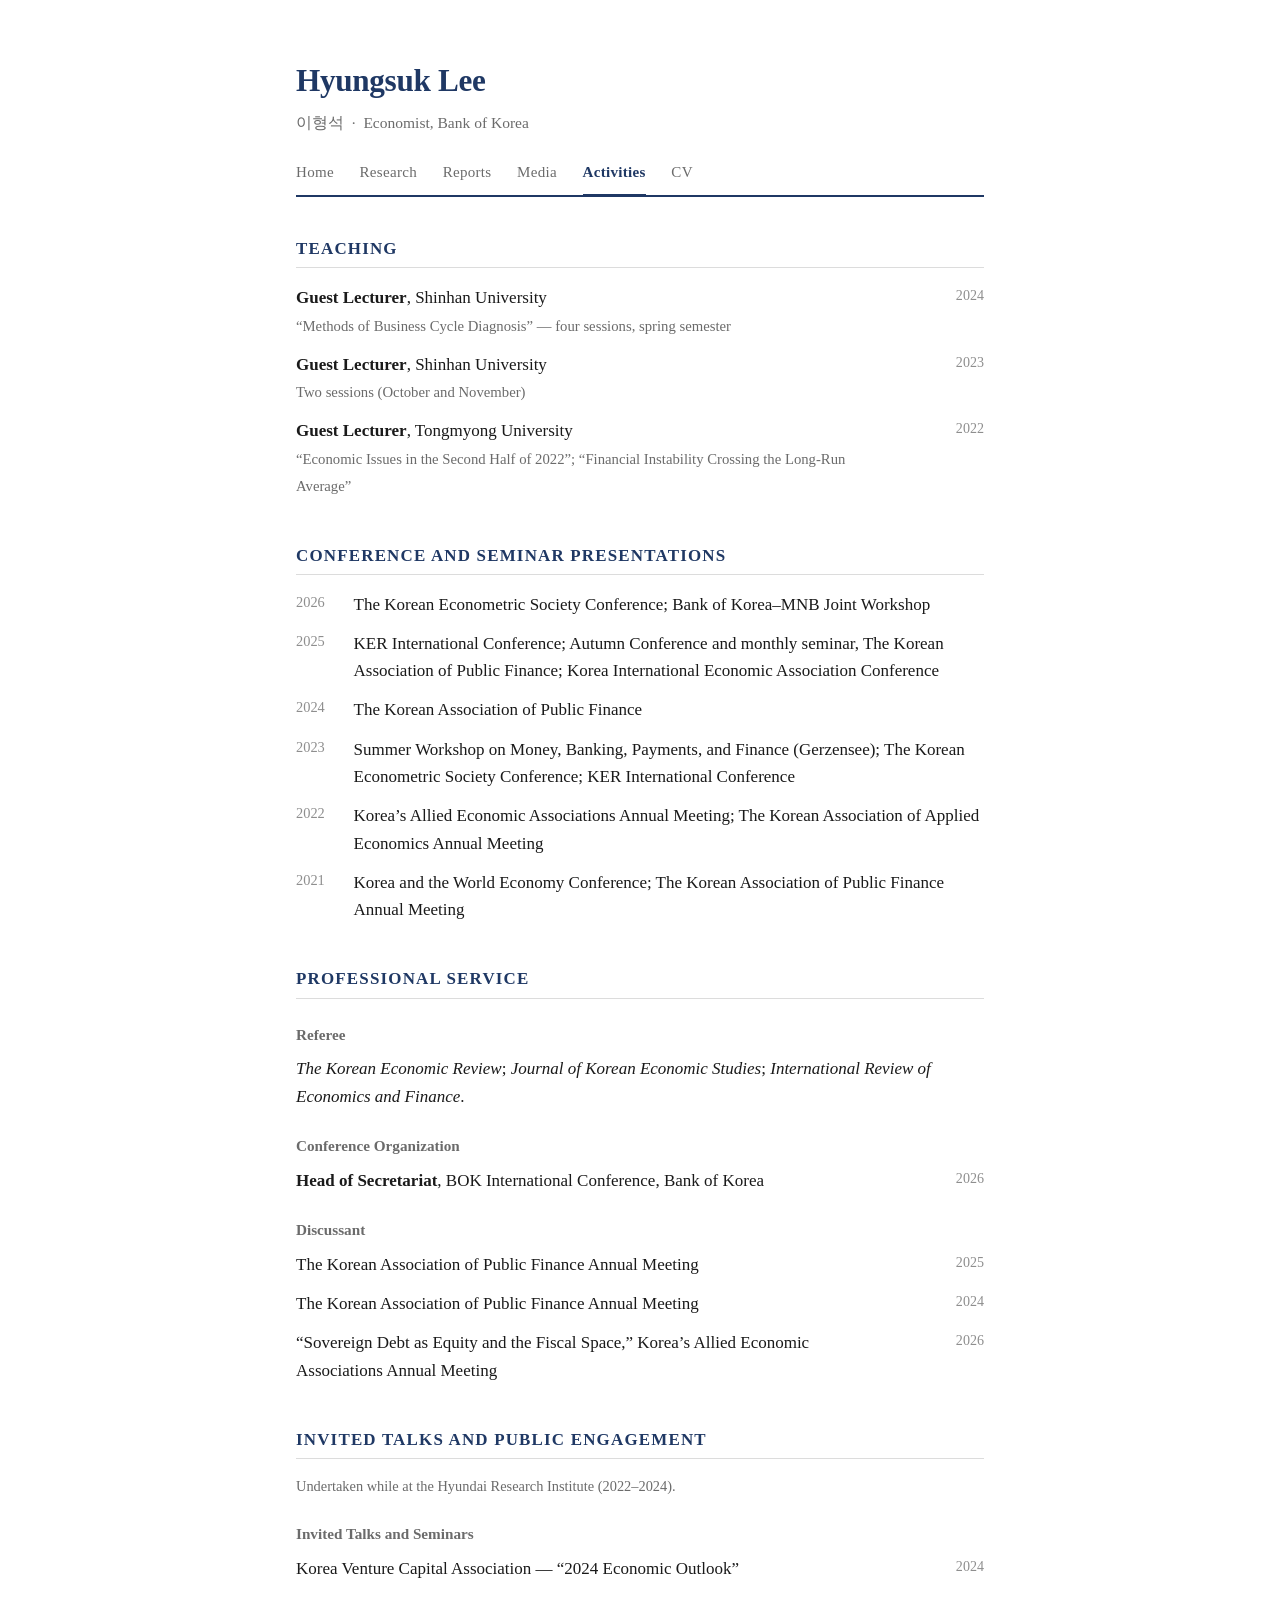
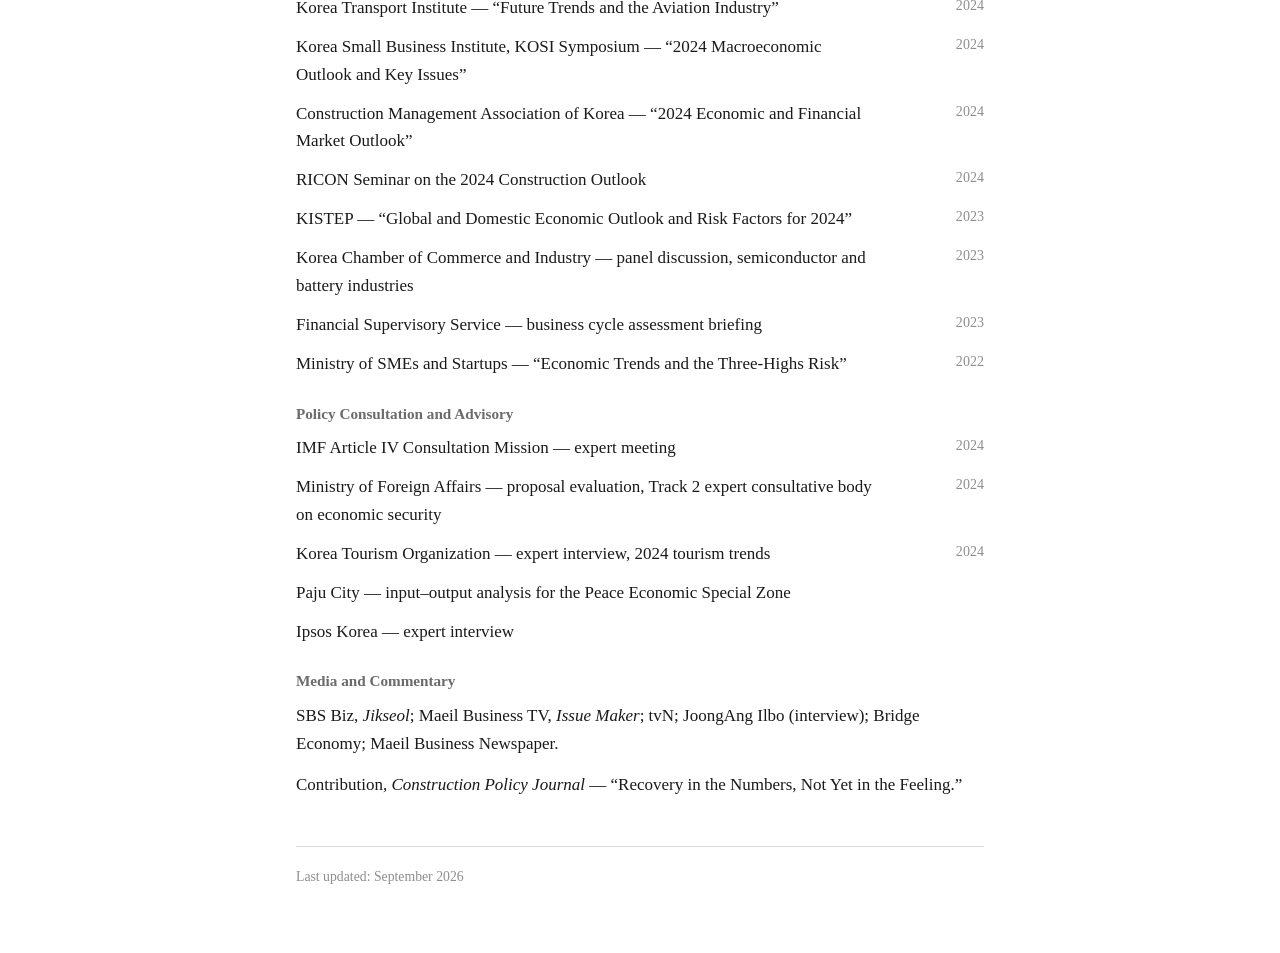
==== activities.html @ 4f06a91a "Add Reports and Media pages; trim Home and CV; update discussant entries" ====
<!DOCTYPE html>
<html lang="en">
<head>
<meta charset="utf-8">
<meta name="viewport" content="width=device-width, initial-scale=1">
<title>Activities — Hyungsuk Lee</title>
<meta name="description" content="Teaching, conference presentations, professional service, invited talks, and public engagement by Hyungsuk Lee.">
<link rel="stylesheet" href="style.css">
</head>
<body>

<header>
  <h1><a href="index.html">Hyungsuk Lee</a></h1>
  <p class="sub">이형석 &nbsp;·&nbsp; Economist, Bank of Korea</p>
  <nav>
    <a href="index.html">Home</a>
    <a href="research.html">Research</a>
    <a href="reports.html">Reports</a>
    <a href="media.html">Media</a>
    <a href="activities.html" class="active">Activities</a>
    <a href="cv.html">CV</a>
  </nav>
</header>

<main>

<section>
  <h2>Teaching</h2>
  <ul class="plain">
    <li><strong>Guest Lecturer</strong>, Shinhan University <span class="yr">2024</span><br>
      <span class="sub2">“Methods of Business Cycle Diagnosis” — four sessions, spring semester</span></li>
    <li><strong>Guest Lecturer</strong>, Shinhan University <span class="yr">2023</span><br>
      <span class="sub2">Two sessions (October and November)</span></li>
    <li><strong>Guest Lecturer</strong>, Tongmyong University <span class="yr">2022</span><br>
      <span class="sub2">“Economic Issues in the Second Half of 2022”;
      “Financial Instability Crossing the Long-Run Average”</span></li>
  </ul>
</section>

<section>
  <h2>Conference and Seminar Presentations</h2>
  <ul class="plain years">
    <li><span class="y">2026</span> The Korean Econometric Society Conference;
      Bank of Korea–MNB Joint Workshop</li>
    <li><span class="y">2025</span> KER International Conference;
      Autumn Conference and monthly seminar, The Korean Association of Public Finance;
      Korea International Economic Association Conference</li>
    <li><span class="y">2024</span> The Korean Association of Public Finance</li>
    <li><span class="y">2023</span> Summer Workshop on Money, Banking, Payments, and Finance
      (Gerzensee); The Korean Econometric Society Conference; KER International Conference</li>
    <li><span class="y">2022</span> Korea’s Allied Economic Associations Annual Meeting;
      The Korean Association of Applied Economics Annual Meeting</li>
    <li><span class="y">2021</span> Korea and the World Economy Conference;
      The Korean Association of Public Finance Annual Meeting</li>
  </ul>
</section>

<section>
  <h2>Professional Service</h2>

  <h3>Referee</h3>
  <p><em>The Korean Economic Review</em>; <em>Journal of Korean Economic Studies</em>;
     <em>International Review of Economics and Finance</em>.</p>

  <h3>Conference Organization</h3>
  <ul class="plain">
    <li><strong>Head of Secretariat</strong>, BOK International Conference, Bank of Korea
      <span class="yr">2026</span></li>
  </ul>

  <h3>Discussant</h3>
  <ul class="plain">
    <li>The Korean Association of Public Finance Annual Meeting <span class="yr">2025</span></li>
    <li>The Korean Association of Public Finance Annual Meeting <span class="yr">2024</span></li>
    <li>“Sovereign Debt as Equity and the Fiscal Space,”
      Korea’s Allied Economic Associations Annual Meeting <span class="yr">2026</span></li>
  </ul>
</section>

<section>
  <h2>Invited Talks and Public Engagement</h2>
  <p class="note">Undertaken while at the Hyundai Research Institute (2022–2024).</p>

  <h3>Invited Talks and Seminars</h3>
  <ul class="plain">
    <li>Korea Venture Capital Association — “2024 Economic Outlook” <span class="yr">2024</span></li>
    <li>Korea Transport Institute — “Future Trends and the Aviation Industry” <span class="yr">2024</span></li>
    <li>Korea Small Business Institute, KOSI Symposium — “2024 Macroeconomic Outlook and Key Issues” <span class="yr">2024</span></li>
    <li>Construction Management Association of Korea — “2024 Economic and Financial Market Outlook” <span class="yr">2024</span></li>
    <li>RICON Seminar on the 2024 Construction Outlook <span class="yr">2024</span></li>
    <li>KISTEP — “Global and Domestic Economic Outlook and Risk Factors for 2024” <span class="yr">2023</span></li>
    <li>Korea Chamber of Commerce and Industry — panel discussion, semiconductor and battery industries <span class="yr">2023</span></li>
    <li>Financial Supervisory Service — business cycle assessment briefing <span class="yr">2023</span></li>
    <li>Ministry of SMEs and Startups — “Economic Trends and the Three-Highs Risk” <span class="yr">2022</span></li>
  </ul>

  <h3>Policy Consultation and Advisory</h3>
  <ul class="plain">
    <li>IMF Article IV Consultation Mission — expert meeting <span class="yr">2024</span></li>
    <li>Ministry of Foreign Affairs — proposal evaluation, Track 2 expert consultative body on economic security <span class="yr">2024</span></li>
    <li>Korea Tourism Organization — expert interview, 2024 tourism trends <span class="yr">2024</span></li>
    <li>Paju City — input–output analysis for the Peace Economic Special Zone</li>
    <li>Ipsos Korea — expert interview</li>
  </ul>

  <h3>Media and Commentary</h3>
  <p>SBS Biz, <em>Jikseol</em>; Maeil Business TV, <em>Issue Maker</em>; tvN;
     JoongAng Ilbo (interview); Bridge Economy; Maeil Business Newspaper.</p>
  <p>Contribution, <em>Construction Policy Journal</em> —
     “Recovery in the Numbers, Not Yet in the Feeling.”</p>
</section>


</main>

<footer>
  <p>Last updated: September 2026</p>
</footer>

</body>
</html>
---- style.css ----
/* Hyungsuk Lee — personal academic site */

:root {
  --ink:      #1a1a1a;
  --muted:    #6b6b6b;
  --faint:    #8e8e8e;
  --accent:   #1f3864;
  --rule:     #dcdcdc;
  --bg:       #ffffff;
  --status:   #b03a2e;
  --maxw:     46rem;
}

@media (prefers-color-scheme: dark) {
  :root {
    --ink:    #e6e6e6;
    --muted:  #a6a6a6;
    --faint:  #8e8e8e;
    --accent: #9db8e0;
    --rule:   #3a3a3a;
    --bg:     #16181c;
    --status: #e08b7f;
  }
}

* { box-sizing: border-box; }

html { -webkit-text-size-adjust: 100%; }

body {
  margin: 0 auto;
  padding: 3.5rem 1.5rem 4rem;
  max-width: var(--maxw);
  background: var(--bg);
  color: var(--ink);
  font-family: "Iowan Old Style", "Palatino Linotype", Palatino, Georgia, serif;
  font-size: 17px;
  line-height: 1.62;
}

a {
  color: var(--accent);
  text-decoration: none;
  border-bottom: 1px solid transparent;
}
a:hover { border-bottom-color: var(--accent); }

/* ---------- header ---------- */
header {
  margin-bottom: 2.4rem;
  padding-bottom: 0;
  border-bottom: 2px solid var(--accent);
}

header h1 {
  margin: 0;
  font-size: 1.95rem;
  font-weight: 600;
  letter-spacing: -0.01em;
}
header h1 a { color: var(--accent); border: 0; }

header .sub {
  margin: 0.2rem 0 1.1rem;
  color: var(--muted);
  font-size: 0.97rem;
}

nav {
  display: flex;
  flex-wrap: wrap;
  gap: 1.6rem;
  margin-bottom: -1px;
}

nav a {
  padding: 0.45rem 0 0.6rem;
  font-size: 0.94rem;
  letter-spacing: 0.02em;
  color: var(--muted);
  border-bottom: 2px solid transparent;
}
nav a:hover { color: var(--accent); border-bottom-color: var(--rule); }
nav a.active {
  color: var(--accent);
  font-weight: 600;
  border-bottom-color: var(--accent);
}

/* ---------- home hero ---------- */
.hero .welcome {
  border: 0;
  padding: 0;
  margin-bottom: 0.5rem;
  font-size: 1.5rem;
  font-weight: 600;
  letter-spacing: 0;
  text-transform: none;
}
.hero .lede {
  font-size: 1.08rem;
  color: var(--ink);
}

.cvbtn a {
  display: inline-block;
  padding: 0.55rem 1.15rem;
  border: 1px solid var(--accent);
  border-radius: 3px;
  color: var(--accent);
  font-size: 0.95rem;
}
.cvbtn a:hover { background: var(--accent); color: var(--bg); }

.sub2 { color: var(--muted); font-size: 0.92rem; }

ul.compact {
  margin: 0;
  padding-left: 1.15rem;
  list-style: none;
}
ul.compact li {
  position: relative;
  margin-bottom: 0.3rem;
  font-size: 0.93rem;
  color: var(--ink);
}
ul.compact li::before {
  content: "·";
  position: absolute;
  left: -0.9rem;
  color: var(--faint);
}

/* ---------- sections ---------- */
section { margin-bottom: 2.6rem; }

h2 {
  margin: 0 0 1rem;
  padding-bottom: 0.3rem;
  font-size: 1.06rem;
  font-weight: 600;
  letter-spacing: 0.07em;
  text-transform: uppercase;
  color: var(--accent);
  border-bottom: 1px solid var(--rule);
}

h3 {
  margin: 1.5rem 0 0.5rem;
  font-size: 0.95rem;
  font-weight: 600;
  color: var(--muted);
}

p { margin: 0 0 0.85rem; }

/* ---------- paper lists ---------- */
ol.papers, ul.papers {
  margin: 0;
  padding-left: 1.7rem;
}
ul.papers { list-style: none; padding-left: 0; }

.papers li {
  margin-bottom: 1.15rem;
  padding-left: 0;
}

ul.papers li {
  padding-left: 1.1rem;
  position: relative;
}
ul.papers li::before {
  content: "—";
  position: absolute;
  left: 0;
  color: var(--faint);
}

.papers .ttl {
  display: block;
  font-weight: 600;
}

.papers .co,
.papers .ven,
.papers .act,
.papers .st {
  display: block;
  font-size: 0.93rem;
}

.papers .co  { color: var(--muted); }
.papers .ven { color: var(--muted); }
.papers .act { margin-top: 0.15rem; font-size: 0.88rem; }
.papers .st  { color: var(--status); font-weight: 600; }

/* ---------- plain lists ---------- */
ul.plain {
  margin: 0;
  padding: 0;
  list-style: none;
}

ul.plain li {
  margin-bottom: 0.72rem;
  padding-right: 6.5rem;
  position: relative;
}

ul.plain .yr {
  position: absolute;
  right: 0;
  top: 0;
  width: 6rem;
  text-align: right;
  color: var(--faint);
  font-size: 0.88rem;
}

ul.plain .sub {
  color: var(--muted);
  font-size: 0.93rem;
}

/* year-prefixed presentation list */
ul.years li { padding-right: 0; padding-left: 3.6rem; }
ul.years .y {
  position: absolute;
  left: 0;
  top: 0;
  color: var(--faint);
  font-size: 0.9rem;
  font-variant-numeric: tabular-nums;
}

.note {
  margin-top: 0.9rem;
  color: var(--muted);
  font-size: 0.9rem;
}

/* ---------- footer ---------- */
footer {
  margin-top: 3rem;
  padding-top: 1.2rem;
  border-top: 1px solid var(--rule);
  color: var(--faint);
  font-size: 0.86rem;
}
footer p { margin: 0; }

/* ---------- responsive ---------- */
@media (max-width: 34rem) {
  body { padding: 2.25rem 1.15rem 3rem; font-size: 16px; }
  header h1 { font-size: 1.62rem; }
  nav { gap: 1.1rem; }
  nav a { font-size: 0.9rem; }

  ul.plain li { padding-right: 0; }
  ul.plain .yr {
    position: static;
    display: block;
    width: auto;
    text-align: left;
  }
  ul.years li { padding-left: 0; }
  ul.years .y { position: static; display: block; font-weight: 600; }
}

@media print {
  body { max-width: none; font-size: 11pt; }
  a { color: inherit; border: 0; }
  section { page-break-inside: avoid; }
}

/* ---------- reports list (Korean title + English gloss) ---------- */
ul.reports { margin: 0; padding-left: 1.15rem; list-style: none; }
ul.reports li {
  position: relative;
  margin-bottom: 0.75rem;
}
ul.reports li::before {
  content: "·";
  position: absolute;
  left: -0.9rem;
  color: var(--faint);
}
ul.reports .kt { display: block; }
ul.reports .en {
  display: block;
  color: var(--muted);
  font-size: 0.88rem;
  font-style: italic;
}

/* ---------- media list ---------- */
ul.media { margin: 0; padding: 0; list-style: none; }
ul.media li { margin-bottom: 0.9rem; }
ul.media .mt { display: block; }
ul.media .mm {
  display: block;
  color: var(--muted);
  font-size: 0.89rem;
}
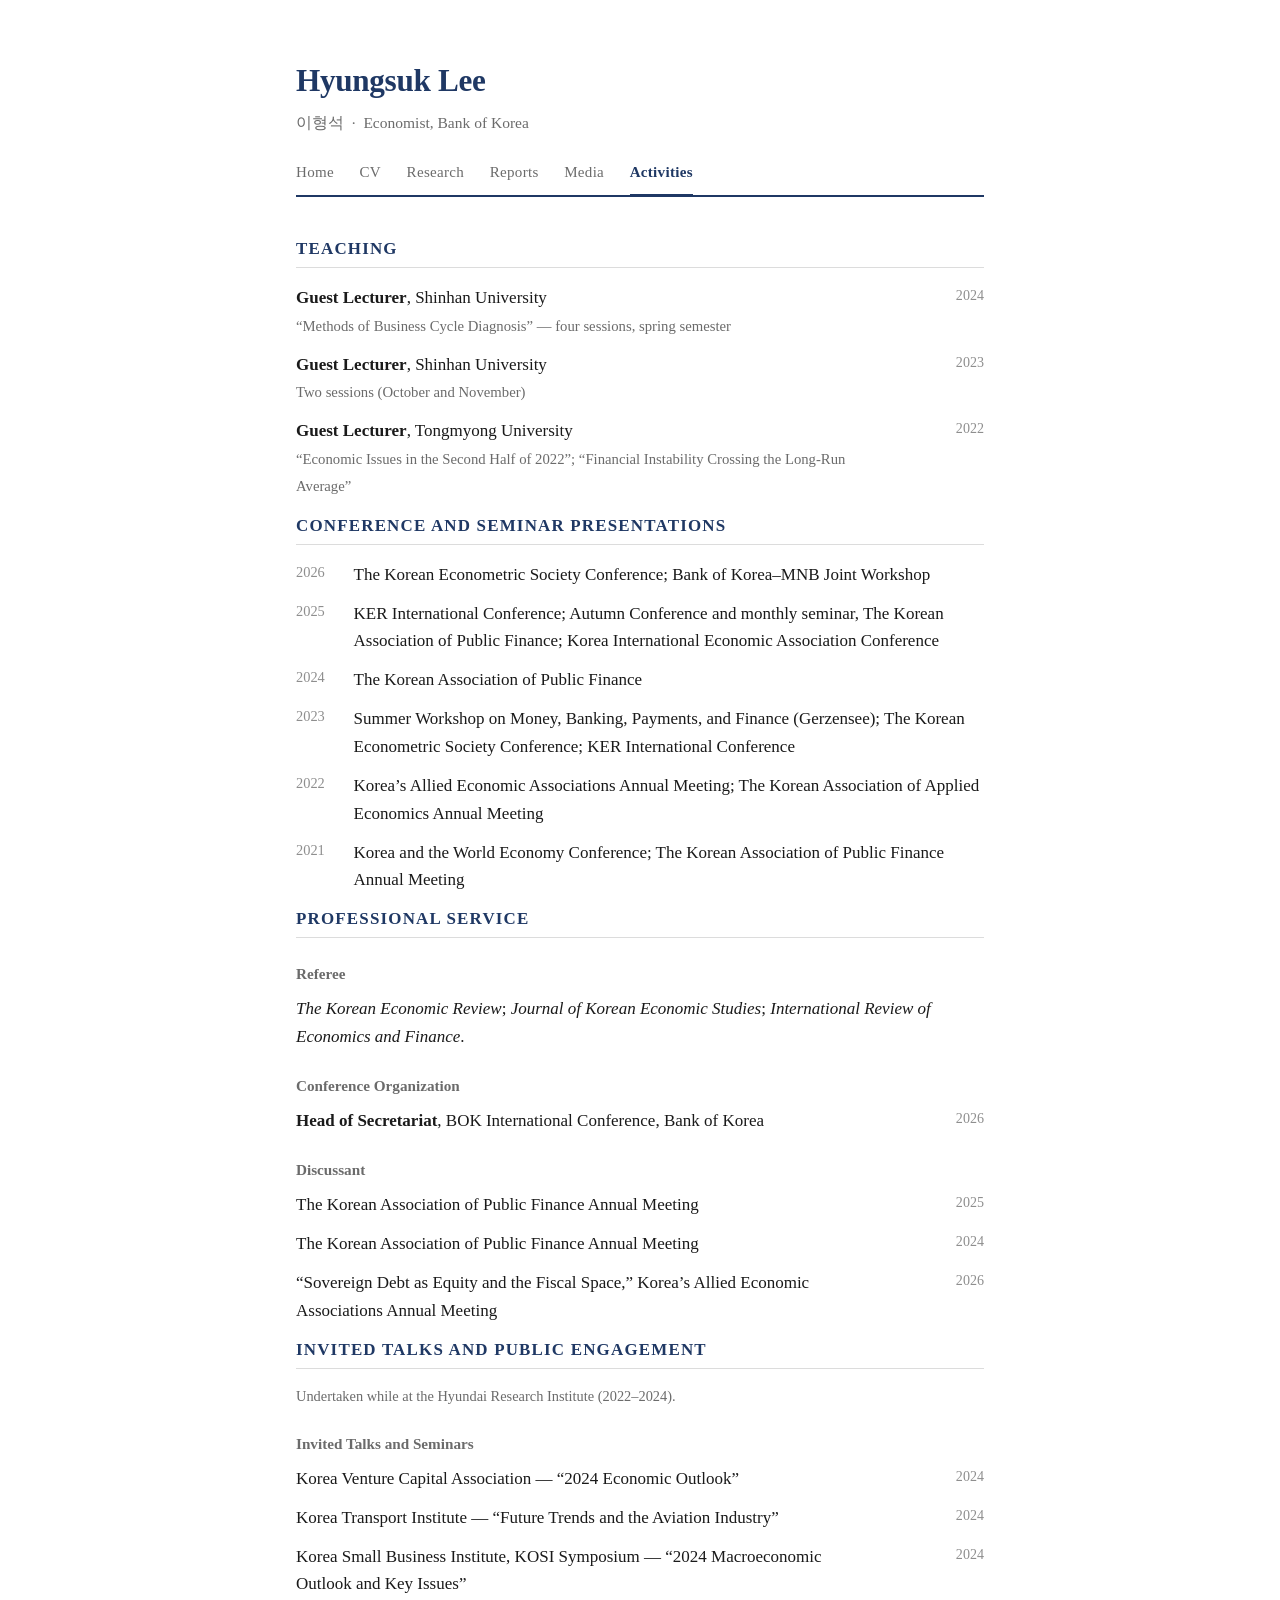
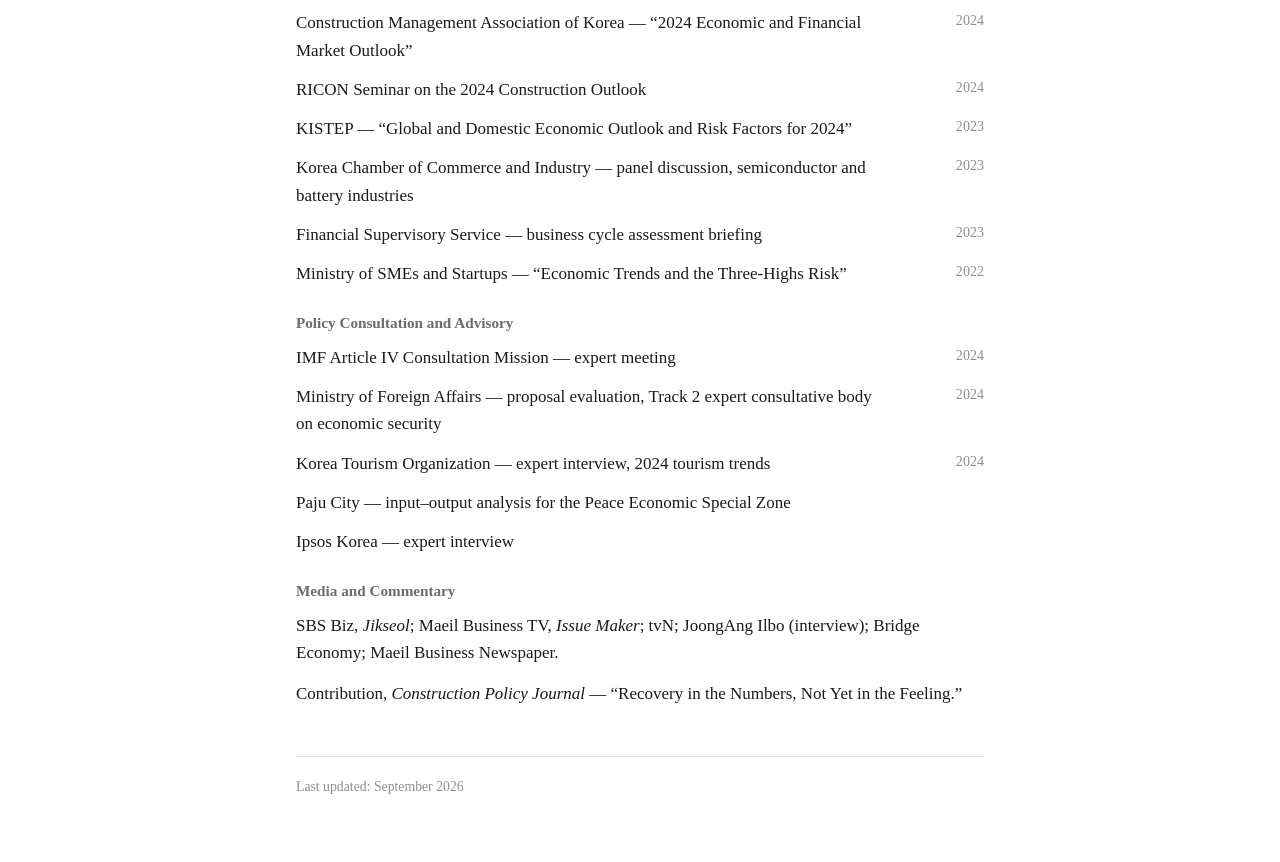
==== commit 24745c87: "Move CV to second tab" ====
--- a/activities.html
+++ b/activities.html
@@ -14,11 +14,11 @@
   <p class="sub">이형석 &nbsp;·&nbsp; Economist, Bank of Korea</p>
   <nav>
     <a href="index.html">Home</a>
+    <a href="cv.html">CV</a>
     <a href="research.html">Research</a>
     <a href="reports.html">Reports</a>
     <a href="media.html">Media</a>
     <a href="activities.html" class="active">Activities</a>
-    <a href="cv.html">CV</a>
   </nav>
 </header>
 
--- a/style.css
+++ b/style.css
@@ -114,26 +114,6 @@
 
 .sub2 { color: var(--muted); font-size: 0.92rem; }
 
-ul.compact {
-  margin: 0;
-  padding-left: 1.15rem;
-  list-style: none;
-}
-ul.compact li {
-  position: relative;
-  margin-bottom: 0.3rem;
-  font-size: 0.93rem;
-  color: var(--ink);
-}
-ul.compact li::before {
-  content: "·";
-  position: absolute;
-  left: -0.9rem;
-  color: var(--faint);
-}
-
-/* ---------- sections ---------- */
-section { margin-bottom: 2.6rem; }
 
 h2 {
   margin: 0 0 1rem;
@@ -275,32 +255,25 @@
   section { page-break-inside: avoid; }
 }
 
-/* ---------- reports list (Korean title + English gloss) ---------- */
-ul.reports { margin: 0; padding-left: 1.15rem; list-style: none; }
-ul.reports li {
-  position: relative;
-  margin-bottom: 0.75rem;
-}
-ul.reports li::before {
-  content: "·";
-  position: absolute;
-  left: -0.9rem;
-  color: var(--faint);
-}
+/* ---------- reports list ---------- */
+ul.reports { margin: 0; padding: 0; list-style: none; }
+ul.reports li { margin-bottom: 0.85rem; }
 ul.reports .kt { display: block; }
-ul.reports .en {
-  display: block;
-  color: var(--muted);
-  font-size: 0.88rem;
-  font-style: italic;
-}
+ul.reports .meta {
+  display: block;
+  color: var(--muted);
+  font-size: 0.87rem;
+}
+ul.reports .meta strong { color: var(--ink); font-weight: 600; }
 
 /* ---------- media list ---------- */
 ul.media { margin: 0; padding: 0; list-style: none; }
-ul.media li { margin-bottom: 0.9rem; }
+ul.media li { margin-bottom: 0.95rem; }
 ul.media .mt { display: block; }
 ul.media .mm {
   display: block;
   color: var(--muted);
-  font-size: 0.89rem;
-}
+  font-size: 0.88rem;
+}
+
+.dt { color: var(--faint); margin-left: 0.45rem; font-variant-numeric: tabular-nums; }
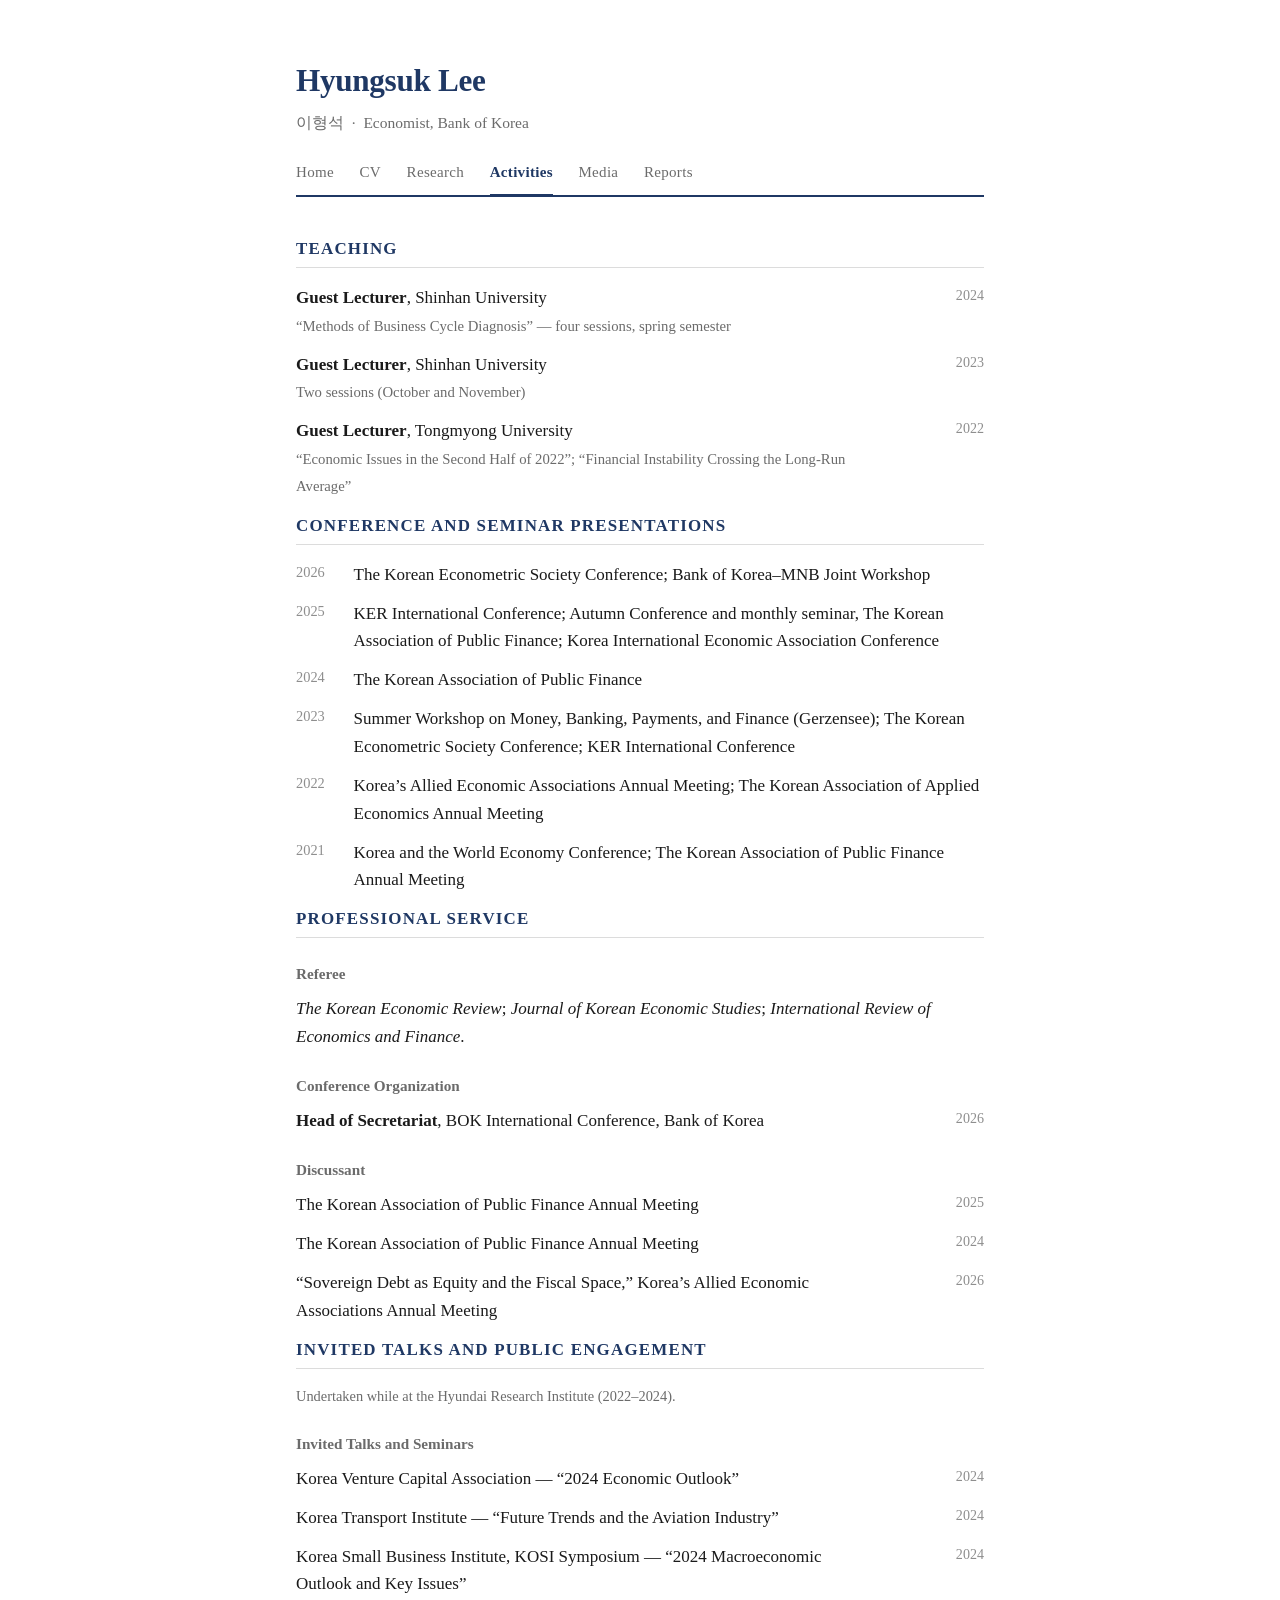
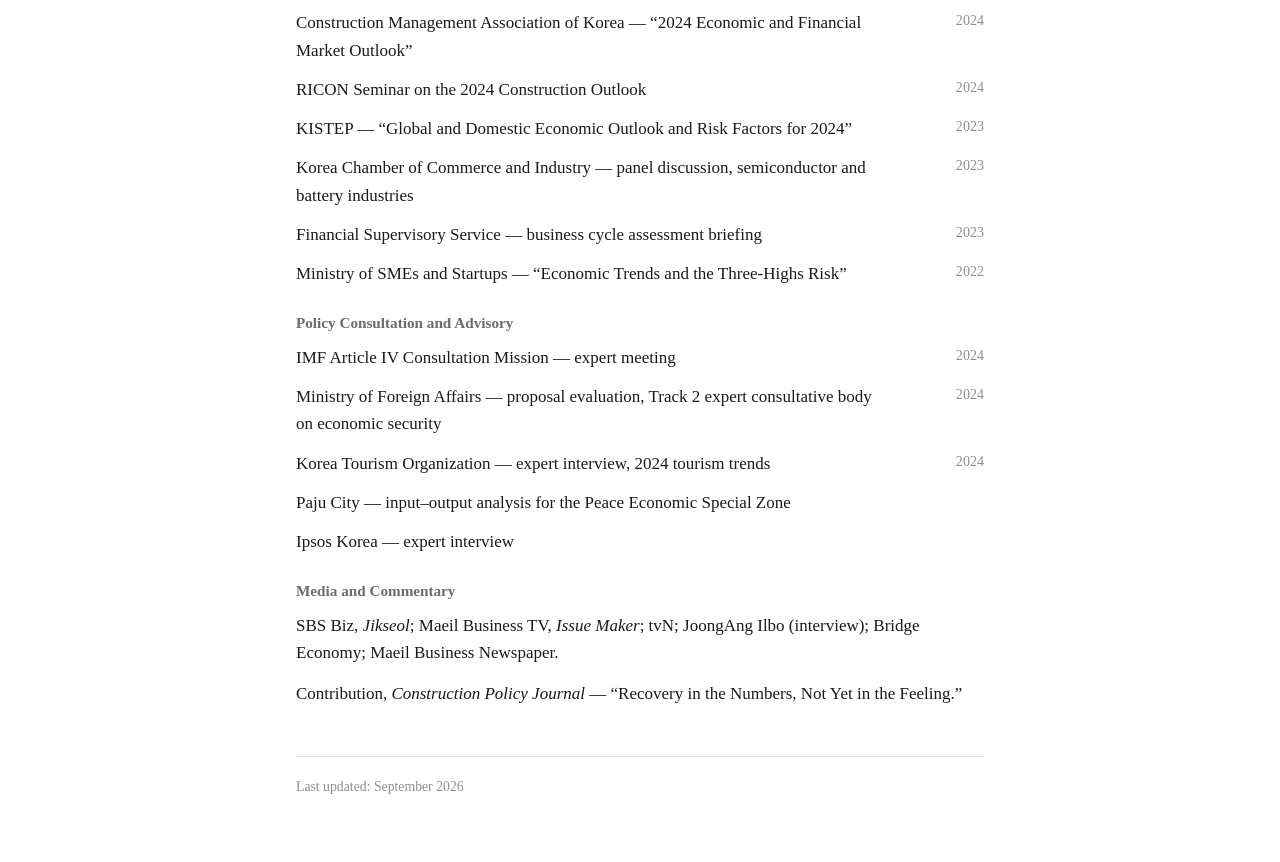
==== commit 01f0724c: "Nav order: Home, CV, Research, Activities, Media, Reports" ====
--- a/activities.html
+++ b/activities.html
@@ -16,9 +16,9 @@
     <a href="index.html">Home</a>
     <a href="cv.html">CV</a>
     <a href="research.html">Research</a>
+    <a href="activities.html" class="active">Activities</a>
+    <a href="media.html">Media</a>
     <a href="reports.html">Reports</a>
-    <a href="media.html">Media</a>
-    <a href="activities.html" class="active">Activities</a>
   </nav>
 </header>
 
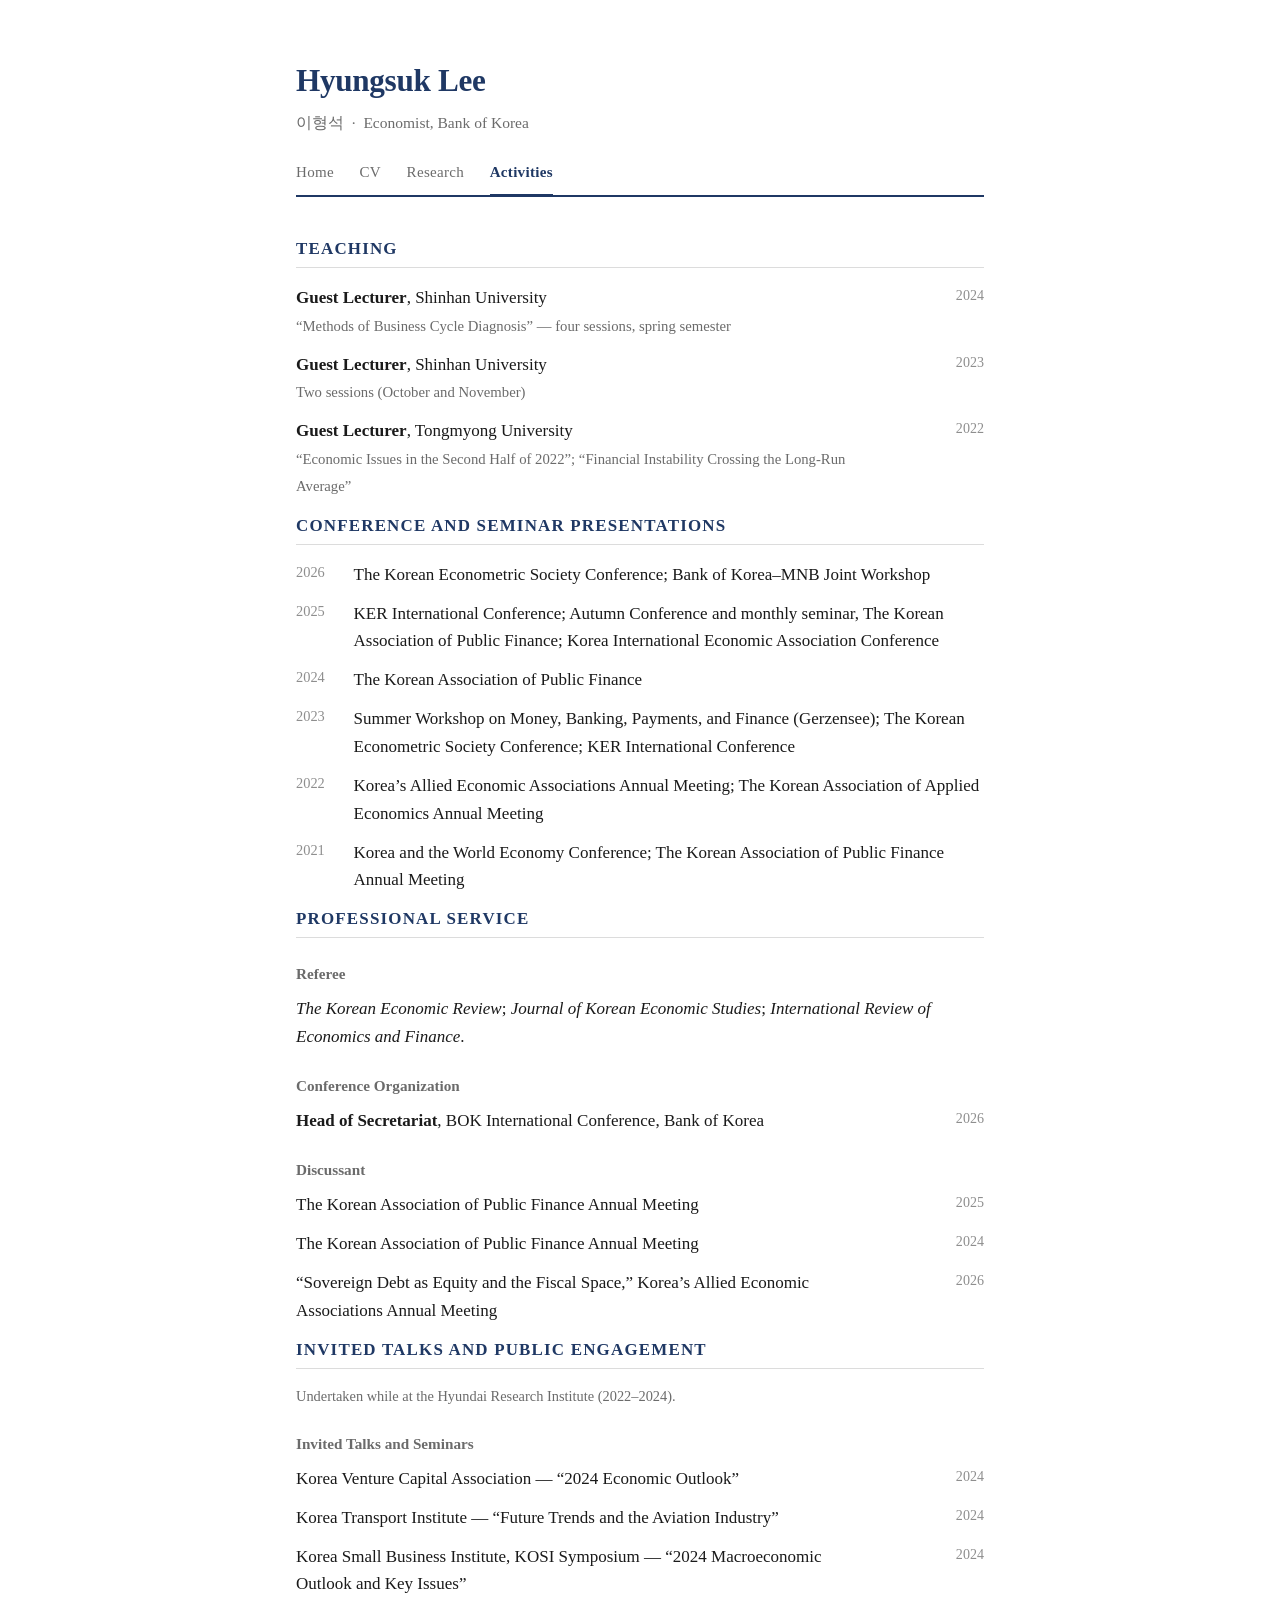
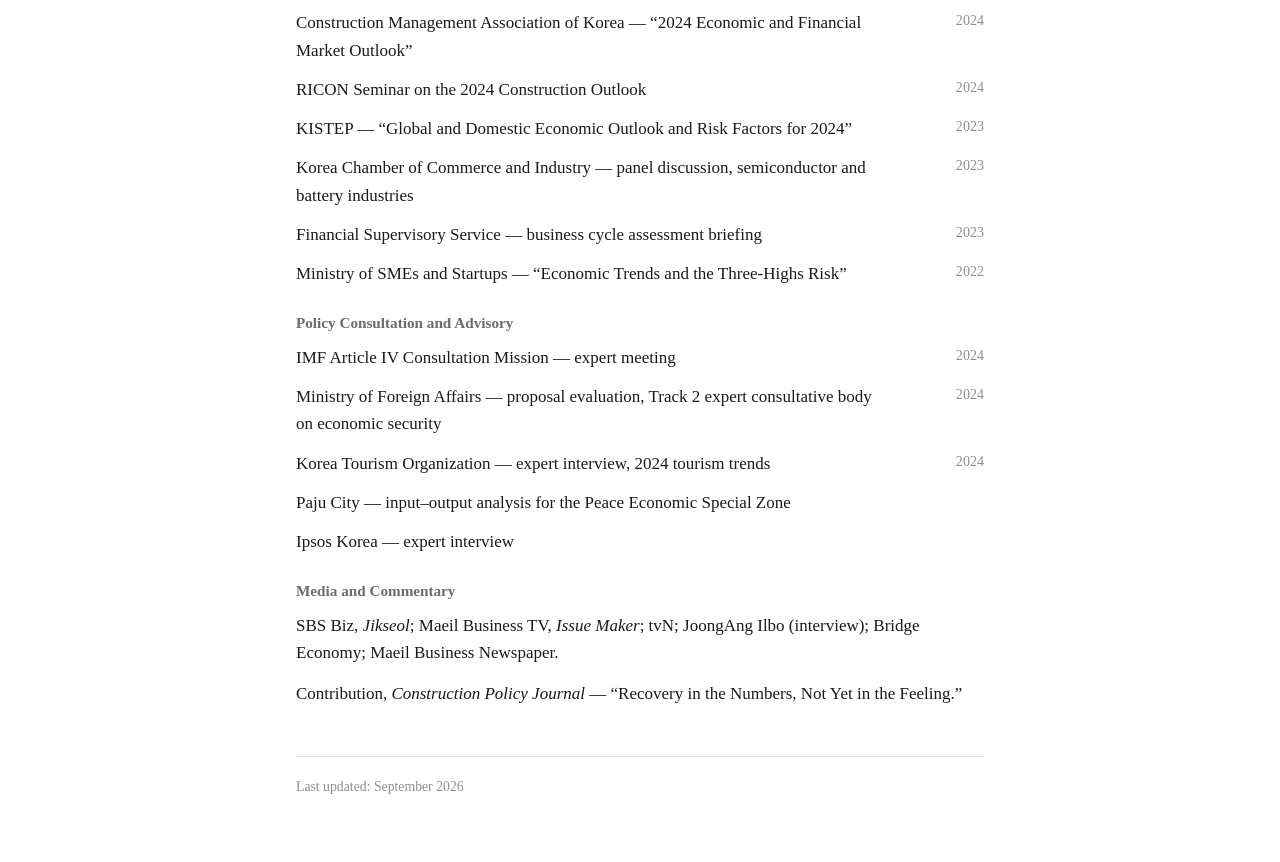
==== commit 3db1adf6: "Remove Media and Reports pages Both tabs are dropped from the site navigation and the pages deleted." ====
--- a/activities.html
+++ b/activities.html
@@ -17,8 +17,6 @@
     <a href="cv.html">CV</a>
     <a href="research.html">Research</a>
     <a href="activities.html" class="active">Activities</a>
-    <a href="media.html">Media</a>
-    <a href="reports.html">Reports</a>
   </nav>
 </header>
 
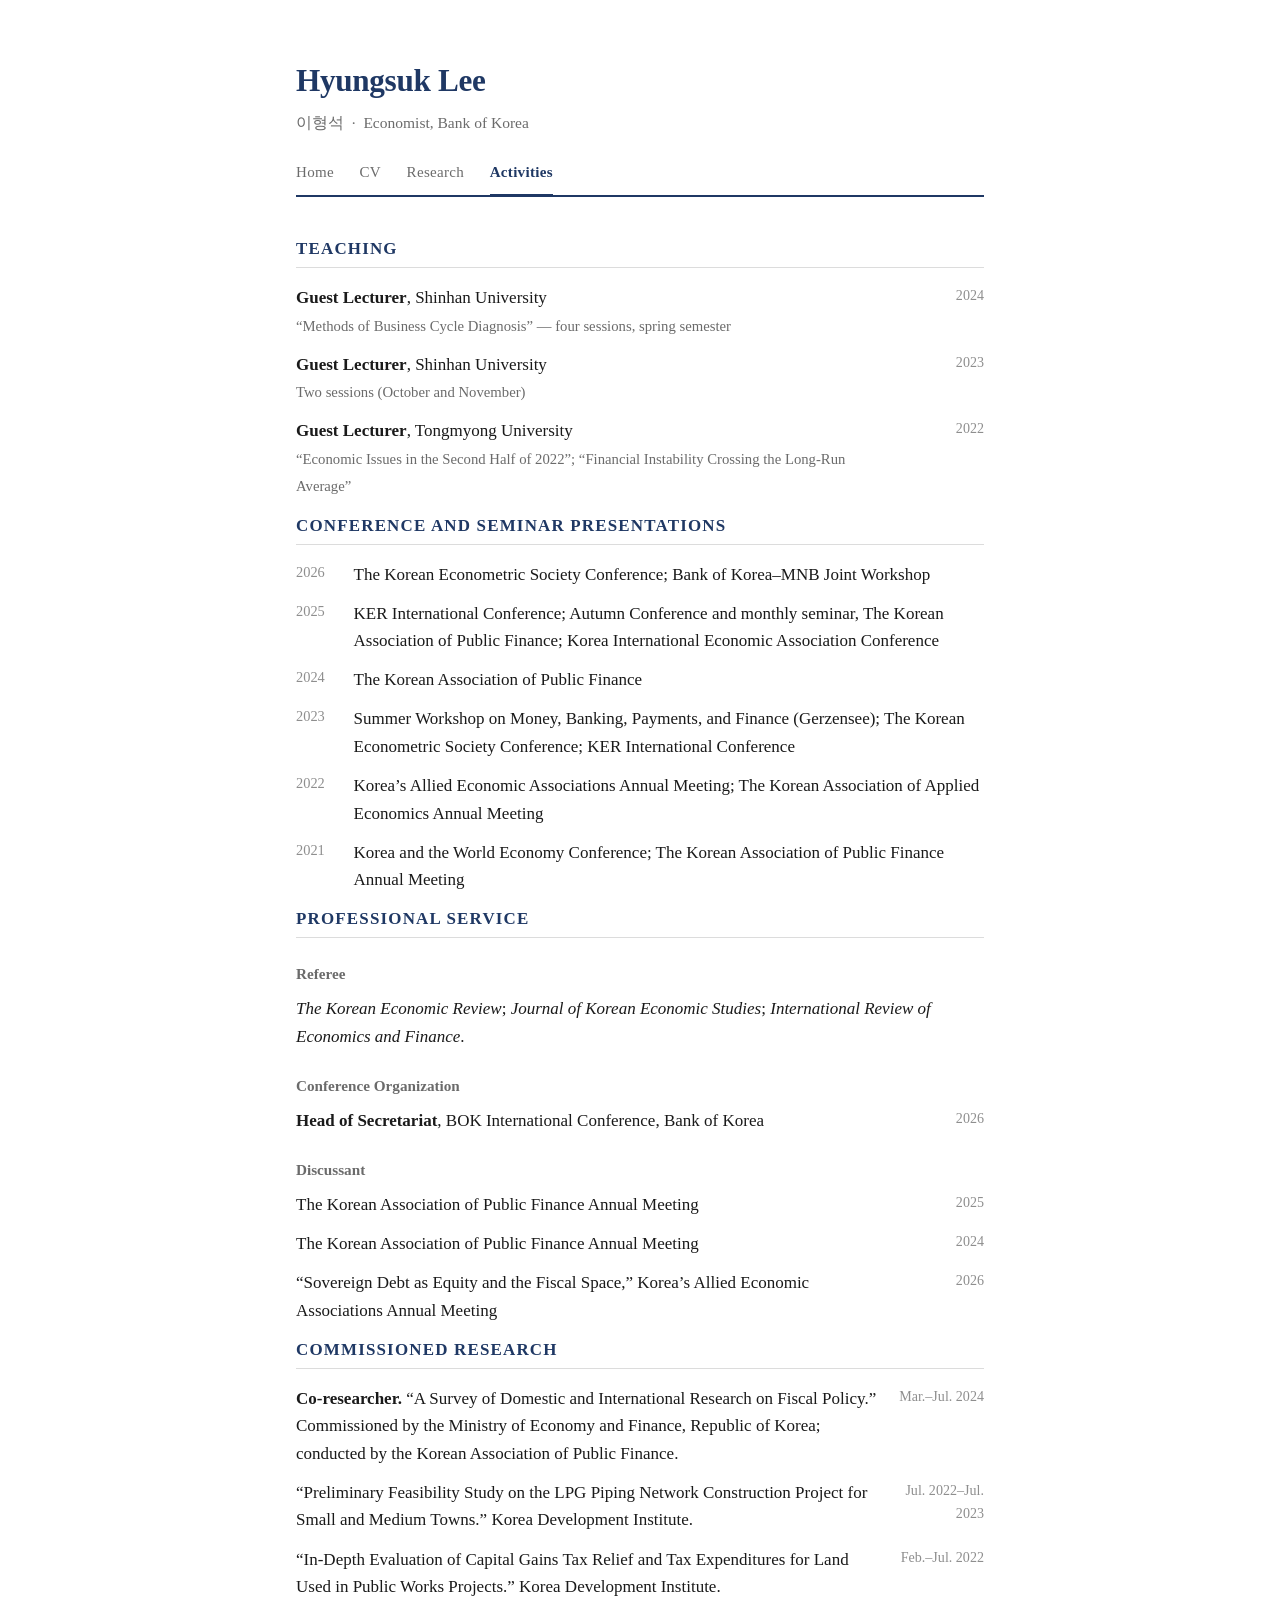
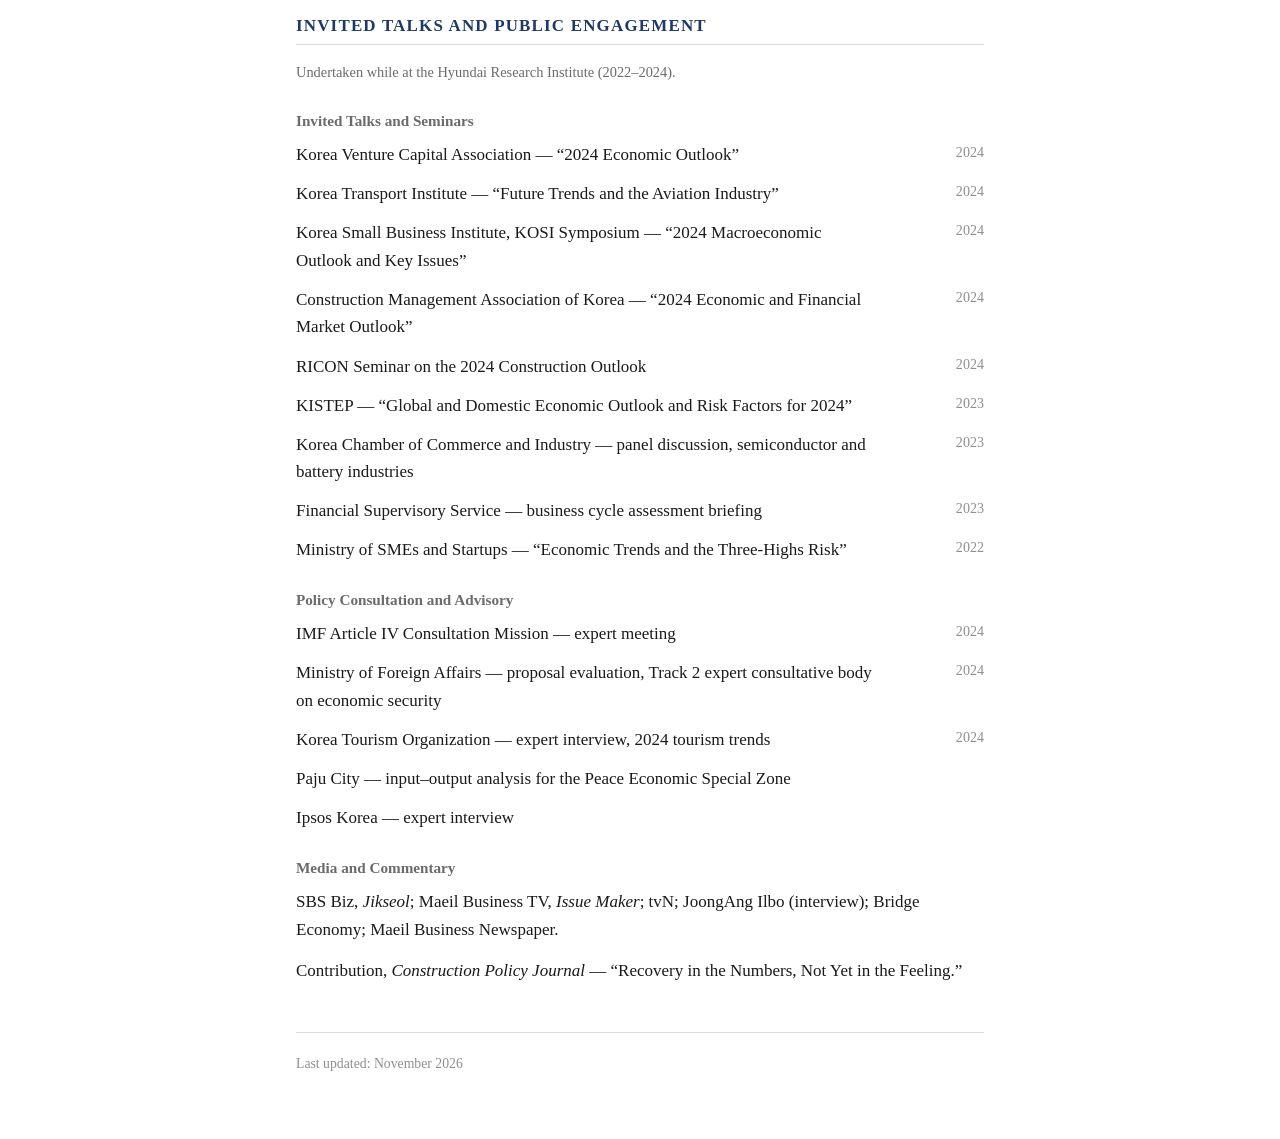
==== commit 38398740: "Add BOK WP 2026-15 (Korea-US long-term rate co-movement); capital accumulation under review; drop tw" ====
--- a/activities.html
+++ b/activities.html
@@ -4,7 +4,7 @@
 <meta charset="utf-8">
 <meta name="viewport" content="width=device-width, initial-scale=1">
 <title>Activities — Hyungsuk Lee</title>
-<meta name="description" content="Teaching, conference presentations, professional service, invited talks, and public engagement by Hyungsuk Lee.">
+<meta name="description" content="Teaching, conference presentations, professional service, commissioned research, invited talks, and public engagement by Hyungsuk Lee.">
 <link rel="stylesheet" href="style.css">
 </head>
 <body>
@@ -76,6 +76,24 @@
 </section>
 
 <section>
+  <h2>Commissioned Research</h2>
+  <ul class="plain">
+    <li><strong>Co-researcher.</strong> “A Survey of Domestic and International Research on
+      Fiscal Policy.” Commissioned by the Ministry of Economy and Finance, Republic of Korea;
+      conducted by the Korean Association of Public Finance.
+      <span class="yr">Mar.–Jul. 2024</span></li>
+
+    <li>“Preliminary Feasibility Study on the LPG Piping Network Construction Project for
+      Small and Medium Towns.” Korea Development Institute.
+      <span class="yr">Jul. 2022–Jul. 2023</span></li>
+
+    <li>“In-Depth Evaluation of Capital Gains Tax Relief and Tax Expenditures for Land Used
+      in Public Works Projects.” Korea Development Institute.
+      <span class="yr">Feb.–Jul. 2022</span></li>
+  </ul>
+</section>
+
+<section>
   <h2>Invited Talks and Public Engagement</h2>
   <p class="note">Undertaken while at the Hyundai Research Institute (2022–2024).</p>
 
@@ -112,7 +130,7 @@
 </main>
 
 <footer>
-  <p>Last updated: September 2026</p>
+  <p>Last updated: November 2026</p>
 </footer>
 
 </body>
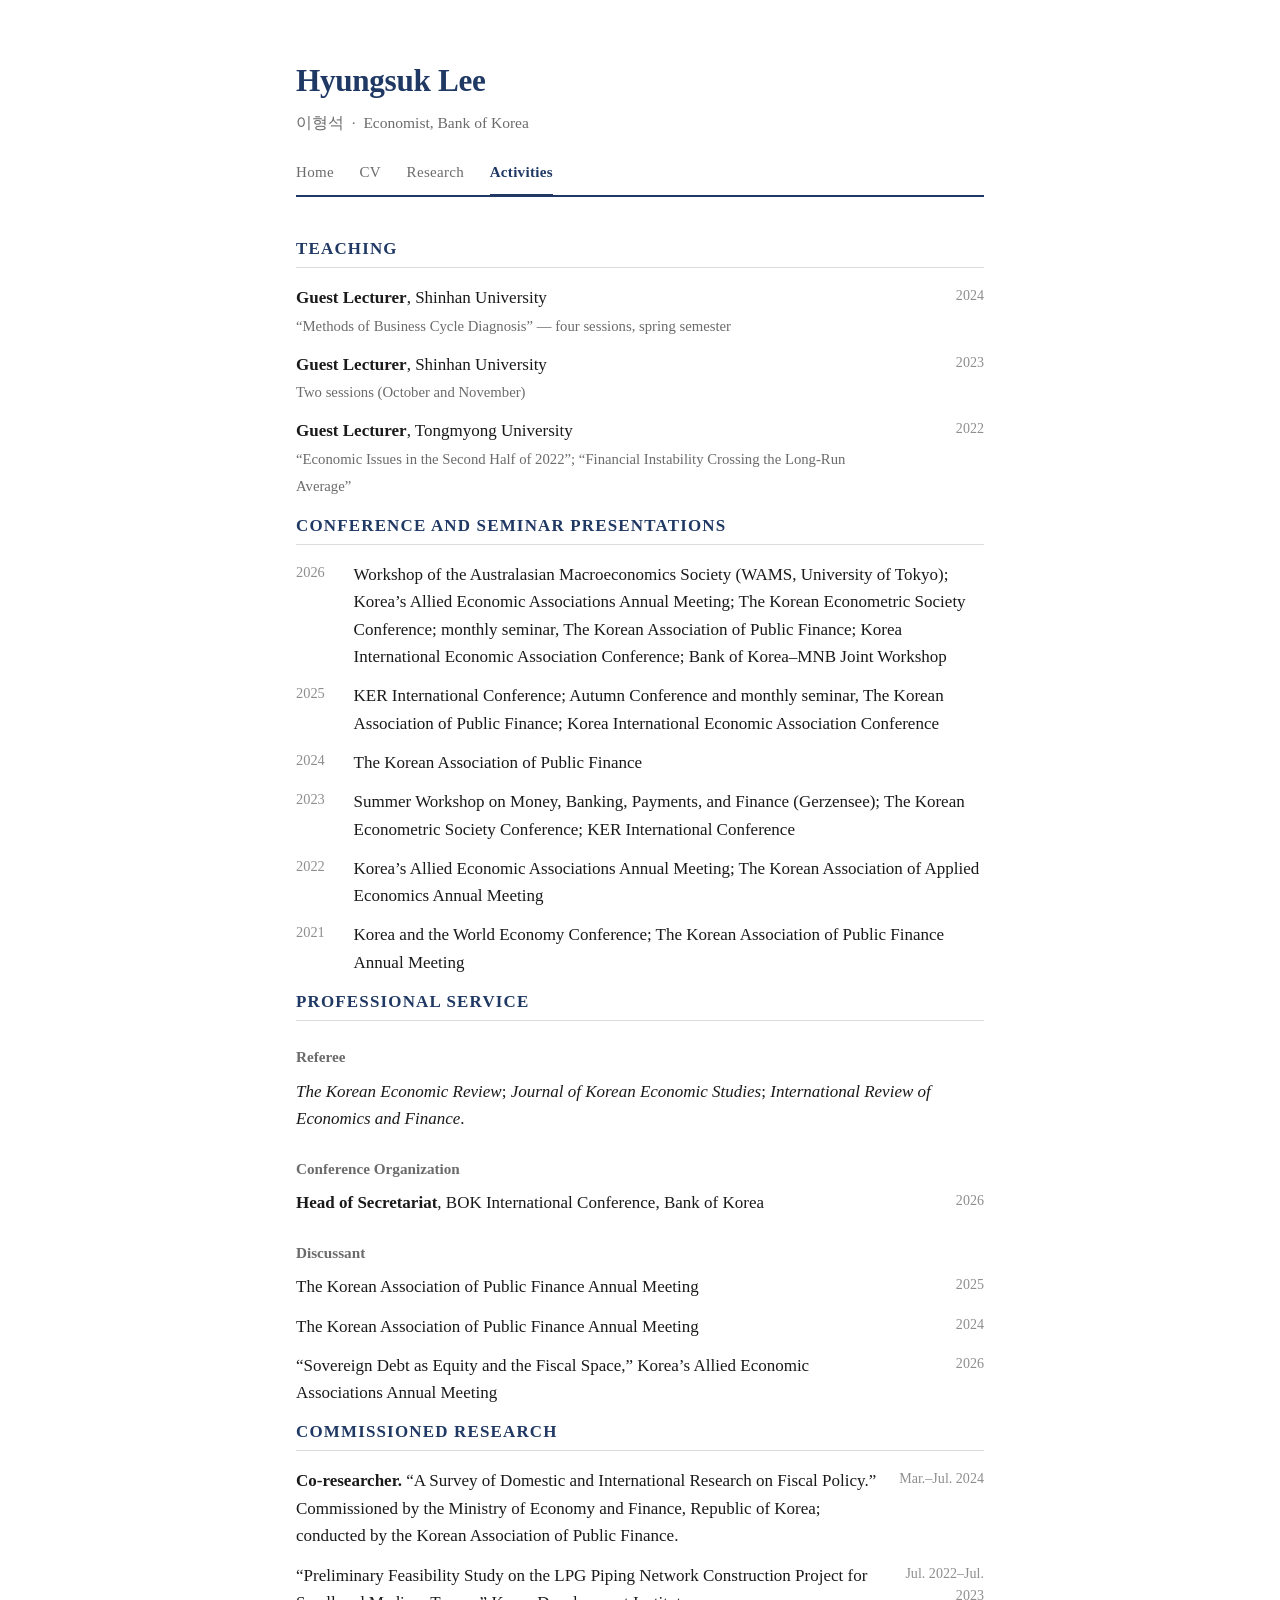
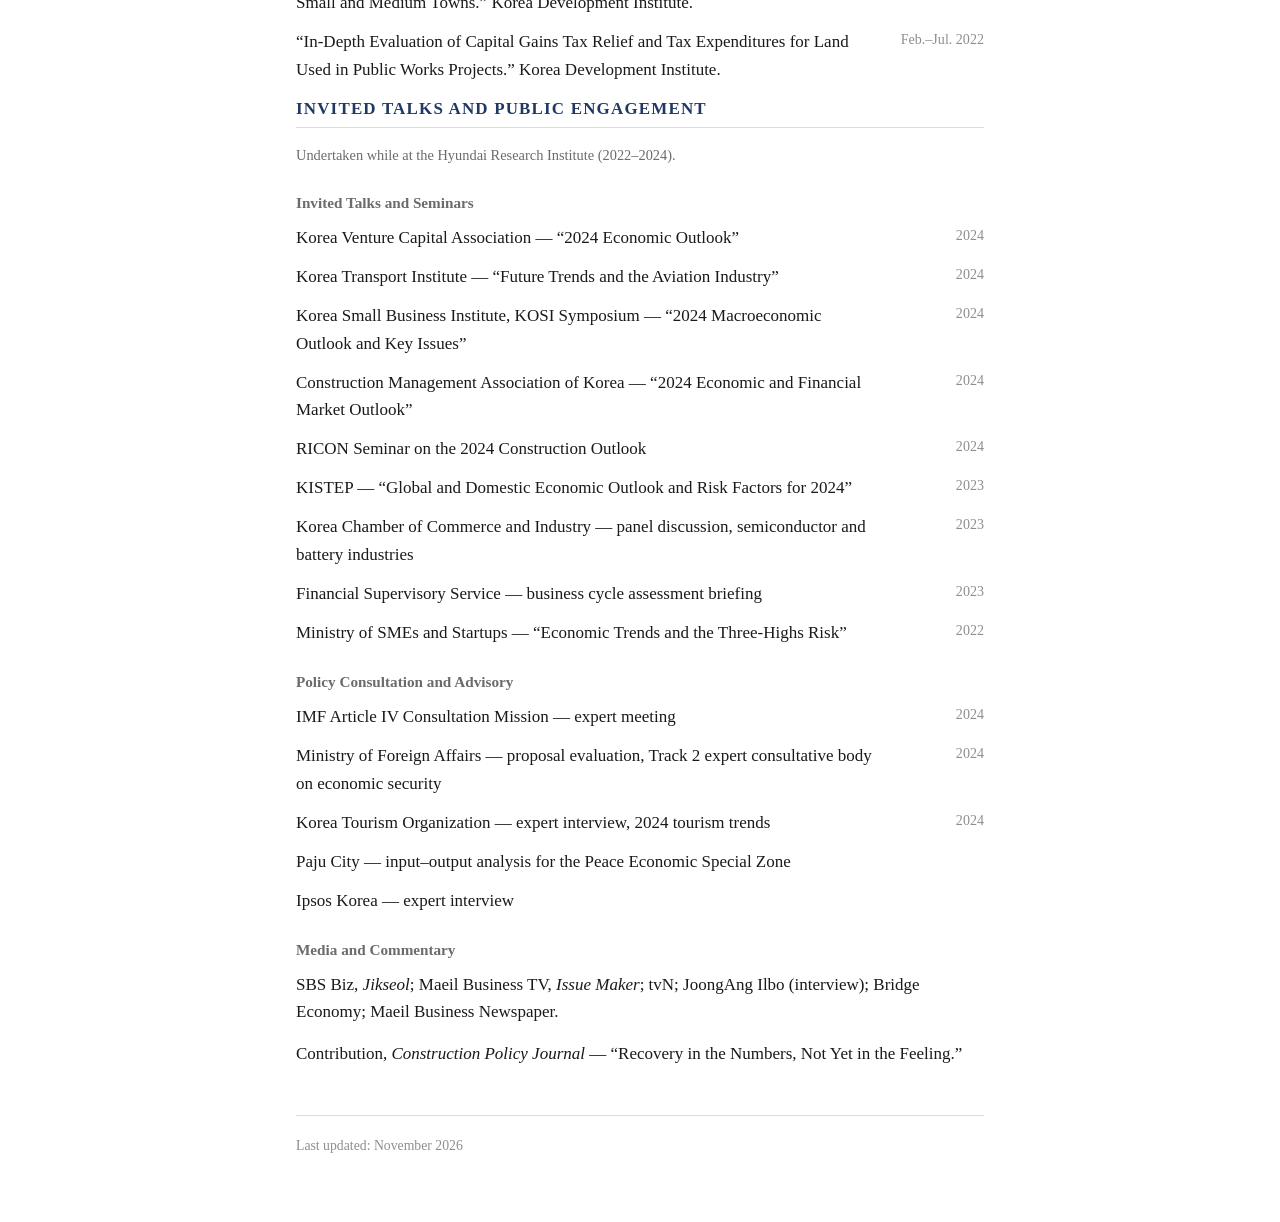
==== commit a805e687: "Update CV to match site; add 2026 presentations (WAMS, KAEA, KAPF seminar, KIEA) Co-Authored-By: Cla" ====
--- a/activities.html
+++ b/activities.html
@@ -38,7 +38,11 @@
 <section>
   <h2>Conference and Seminar Presentations</h2>
   <ul class="plain years">
-    <li><span class="y">2026</span> The Korean Econometric Society Conference;
+    <li><span class="y">2026</span> Workshop of the Australasian Macroeconomics Society
+      (WAMS, University of Tokyo); Korea’s Allied Economic Associations Annual Meeting;
+      The Korean Econometric Society Conference;
+      monthly seminar, The Korean Association of Public Finance;
+      Korea International Economic Association Conference;
       Bank of Korea–MNB Joint Workshop</li>
     <li><span class="y">2025</span> KER International Conference;
       Autumn Conference and monthly seminar, The Korean Association of Public Finance;
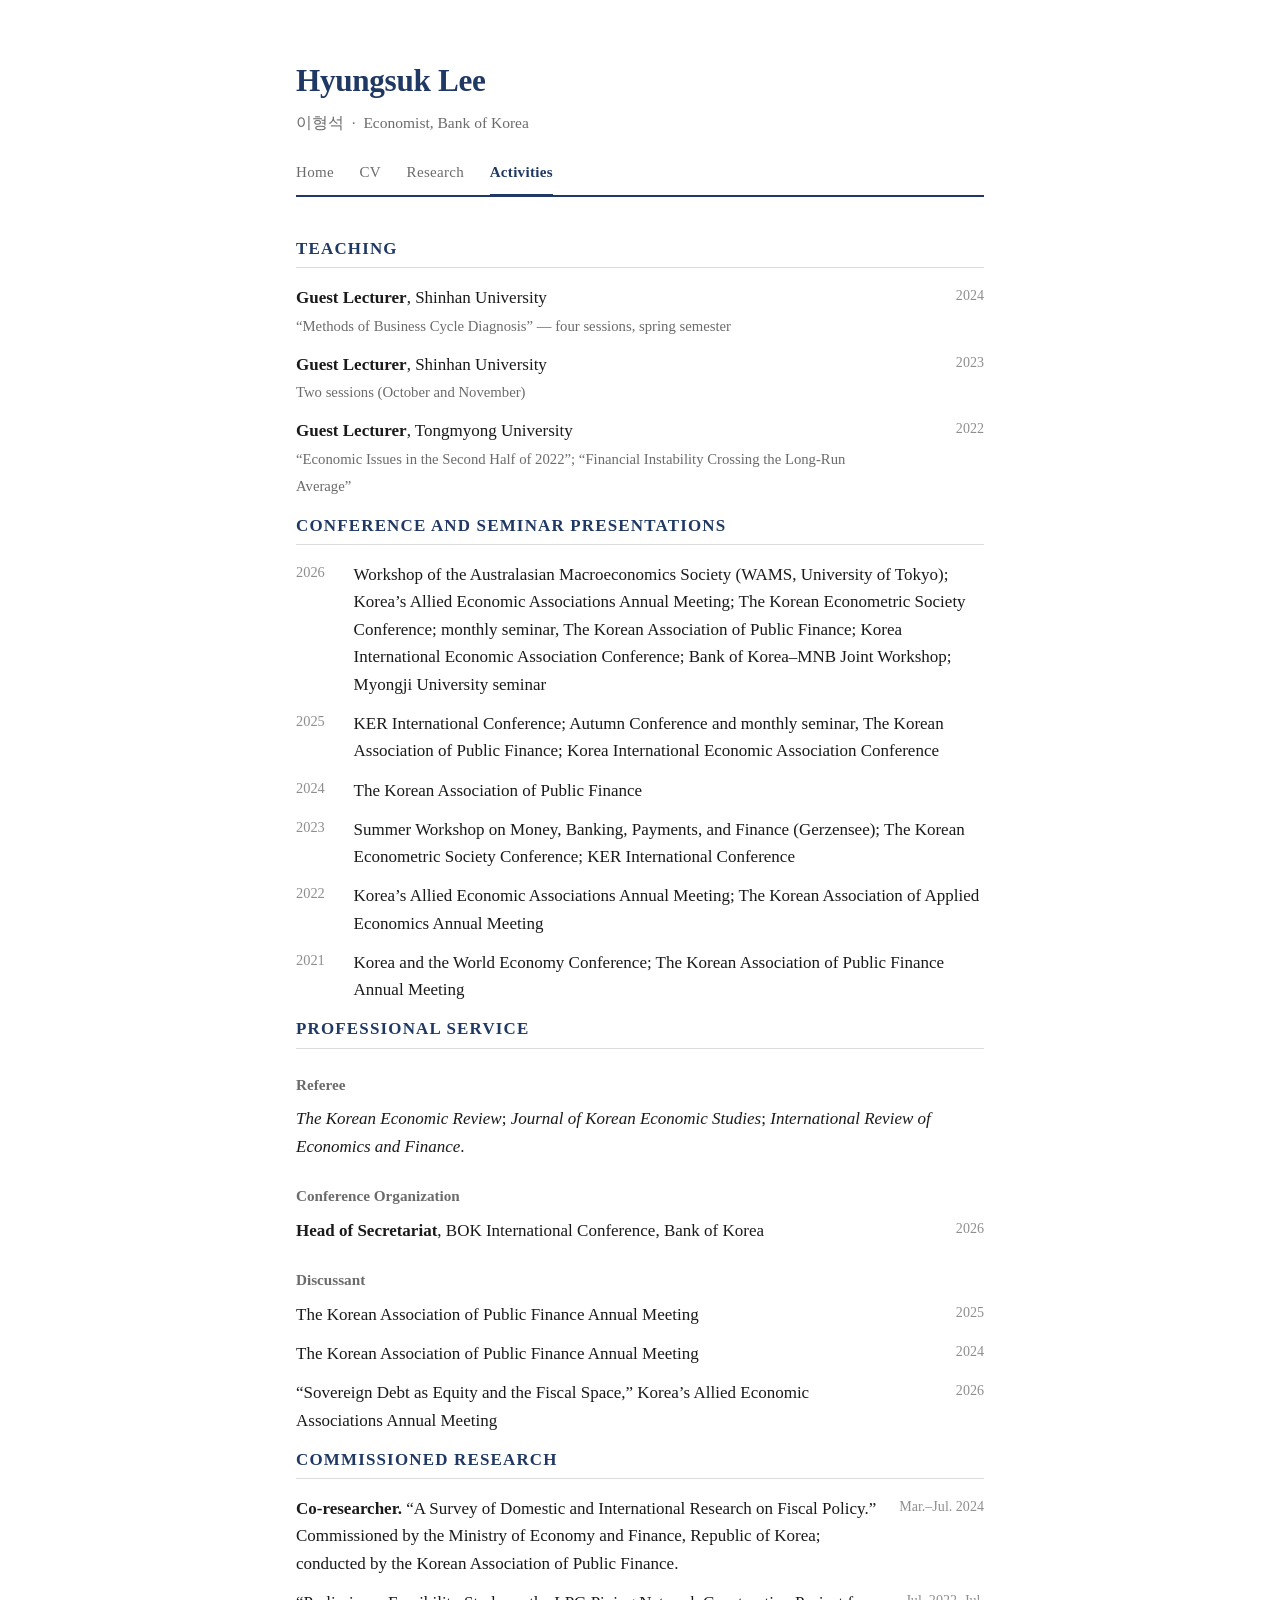
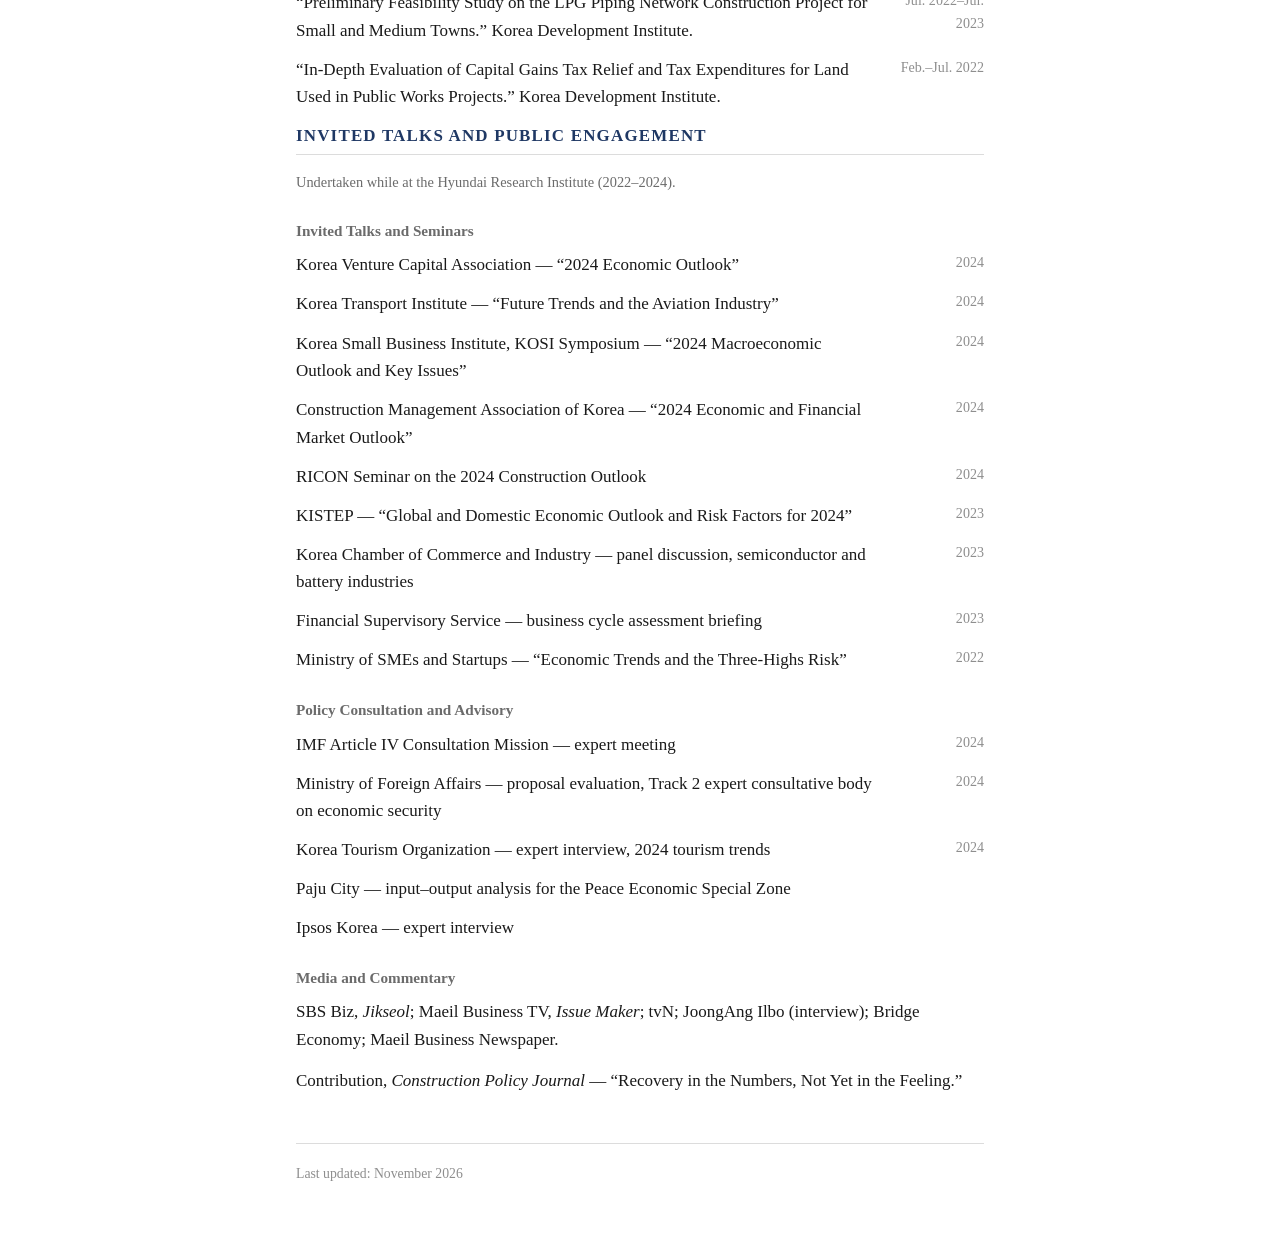
==== commit 9e0c8461: "Add Myongji University seminar to 2026 presentations Co-Authored-By: Claude Opus 5.5 <noreply@anthro" ====
--- a/activities.html
+++ b/activities.html
@@ -43,7 +43,7 @@
       The Korean Econometric Society Conference;
       monthly seminar, The Korean Association of Public Finance;
       Korea International Economic Association Conference;
-      Bank of Korea–MNB Joint Workshop</li>
+      Bank of Korea–MNB Joint Workshop; Myongji University seminar</li>
     <li><span class="y">2025</span> KER International Conference;
       Autumn Conference and monthly seminar, The Korean Association of Public Finance;
       Korea International Economic Association Conference</li>
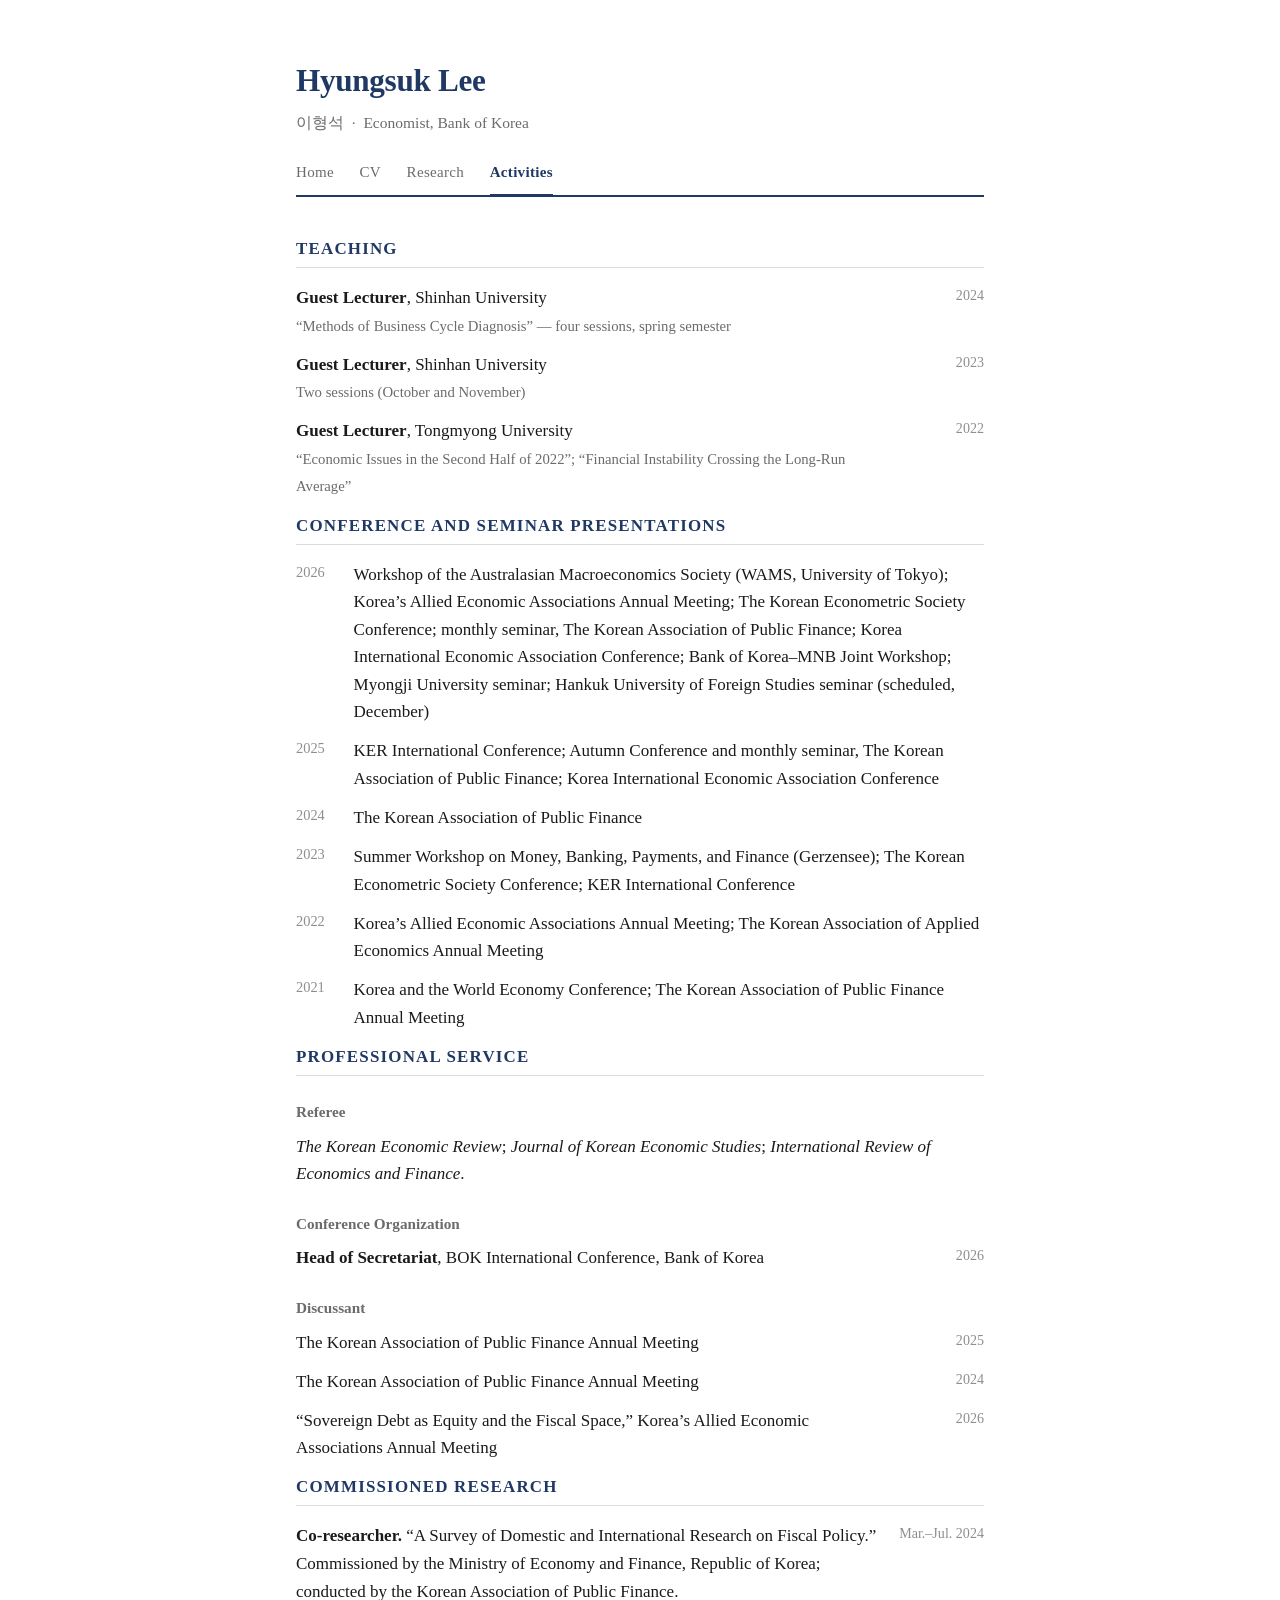
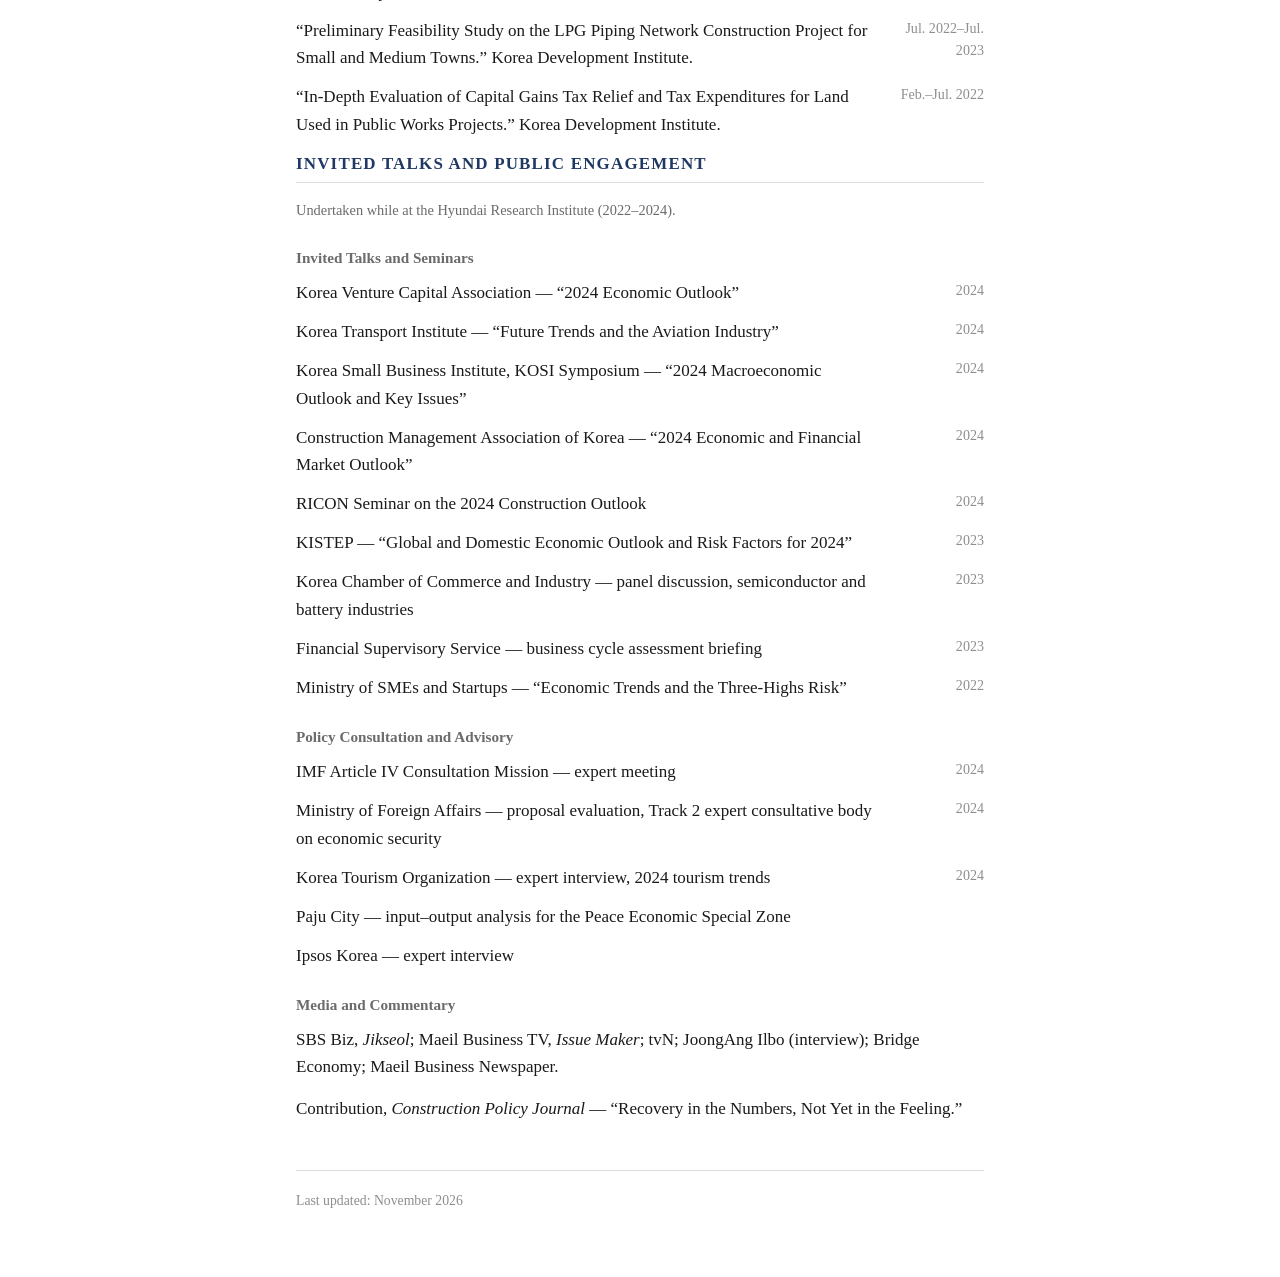
==== commit f403e3a5: "Add HUFS seminar (scheduled) to presentations; refresh CV Co-Authored-By: Claude Opus 5.5 <noreply@a" ====
--- a/activities.html
+++ b/activities.html
@@ -43,7 +43,8 @@
       The Korean Econometric Society Conference;
       monthly seminar, The Korean Association of Public Finance;
       Korea International Economic Association Conference;
-      Bank of Korea–MNB Joint Workshop; Myongji University seminar</li>
+      Bank of Korea–MNB Joint Workshop; Myongji University seminar;
+      Hankuk University of Foreign Studies seminar (scheduled, December)</li>
     <li><span class="y">2025</span> KER International Conference;
       Autumn Conference and monthly seminar, The Korean Association of Public Finance;
       Korea International Economic Association Conference</li>
